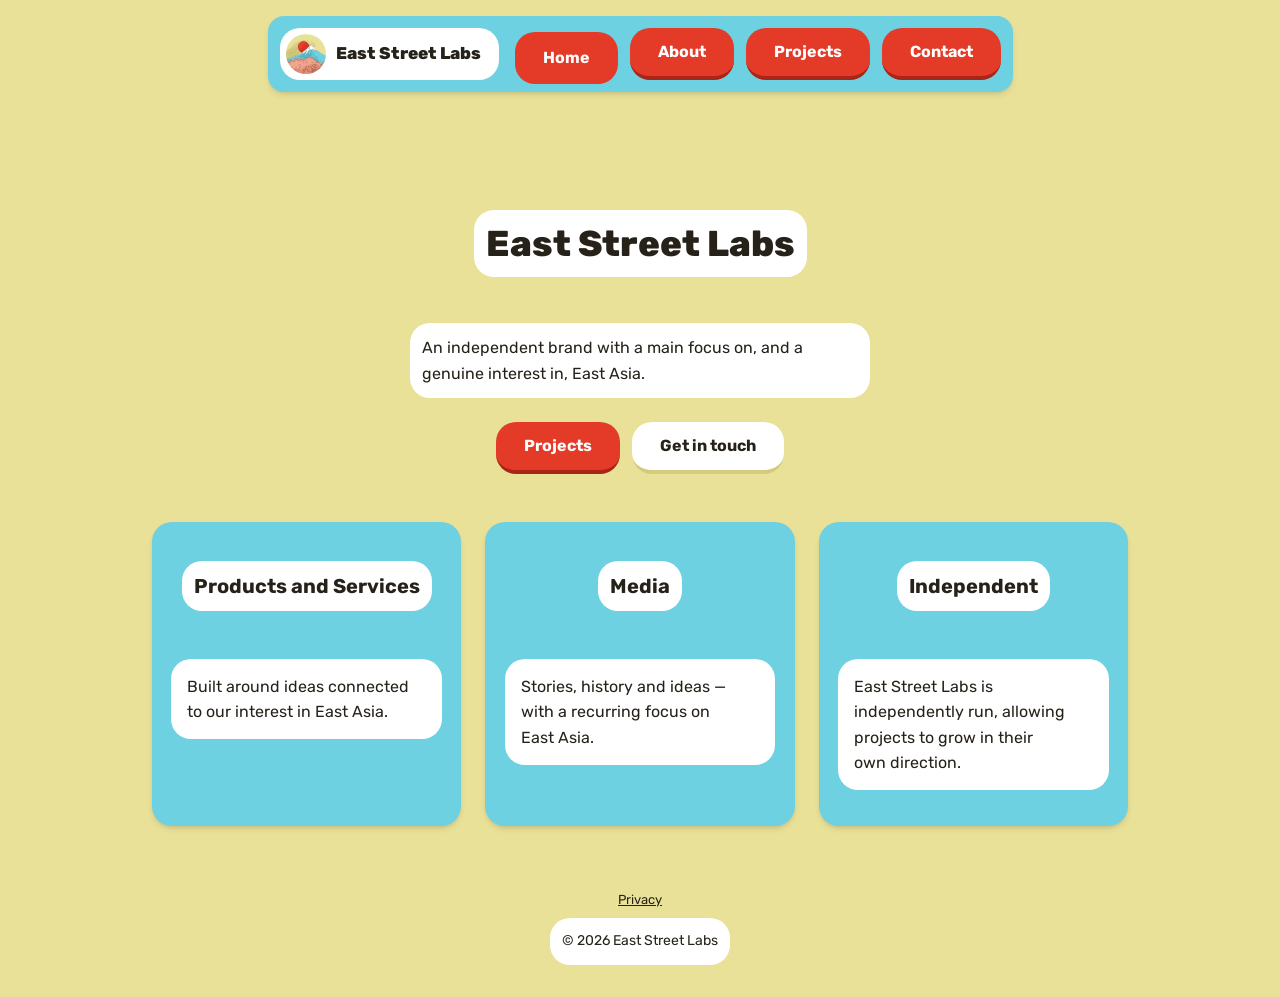
==== docs/index.html @ d6b239cc "changed direction" ====
<!DOCTYPE html>
<html lang="en">
<head>
    <meta charset="UTF-8">
    <meta name="viewport" content="width=device-width, initial-scale=1.0">
    <title>East Street Labs</title>
    <link rel="icon" href="assets/favicon.ico" sizes="any">
    <link rel="icon" href="assets/favicon-32.png" type="image/png" sizes="32x32">
    <link rel="icon" href="assets/favicon-180.png" type="image/png" sizes="180x180">
    <link rel="apple-touch-icon" href="assets/apple-touch-icon.png">
    <link rel="preload" href="assets/fonts/rubik-latin.woff2" as="font" type="font/woff2" crossorigin>
    <link rel="stylesheet" href="styles.css">
</head>
<body>

    <nav class="main-menu" aria-label="Main navigation">
        <a class="brand" href="#/home">
            <span class="logo-wrap">
                <img src="assets/logo.png" alt="East Street Labs logo — Mount Fuji with a red sun and cherry blossoms">
                <span class="logo-popup" aria-hidden="true">
                    <img src="assets/logo-large.png" alt="">
                </span>
            </span>
            <span>East Street Labs</span>
        </a>
        <a class="btn" href="#/home" data-link="home">Home</a>
        <a class="btn" href="#/about" data-link="about">About</a>
        <a class="btn" href="#/projects" data-link="projects">Projects</a>
        <a class="btn" href="#/contact" data-link="contact">Contact</a>
    </nav>

    <main>

        <!-- ===== Home ===== -->
        <section data-route="home">
            <div class="hero">
                <h1>East Street Labs</h1>
                <p>An independent brand with a main focus on, and a genuine interest in, East Asia.
</p>
                <div class="btn-row">
                    <a class="btn" href="#/projects">Projects</a>
                    <a class="btn btn-secondary" href="#/contact">Get in touch</a>
                </div>
            </div>

            <div class="card-grid">
    <div class="card">
        <h3>Products and Services</h3>
        <p>Built around ideas connected to our interest in East Asia.</p>
    </div>

    <div class="card">
        <h3>Media</h3>
        <p>Stories, history and ideas — with a recurring focus on East Asia.</p>
    </div>

    <div class="card">
        <h3>Independent</h3>
        <p>East Street Labs is independently run, allowing projects to grow in their own direction.</p>
    </div>
</div>
            </div>
        </section>

        <!-- ===== About =====  -->
        <section data-route="about" hidden>
            <h1>About</h1>

<p>East Street Labs is an independent brand run by Max.</p>



<div class="card">
    <h3>Why East Street Labs?</h3>
    <p>
It brings together the things we build, publish and explore — from digital products
to media, with a particular interest in East Asia.
</p>
</div>
<div class="card-grid">
    <div class="card">
        <h3>Curiosity</h3>
        <p>Projects usually begin with something we want to understand, explore or improve.</p>
    </div>

    <div class="card">
        <h3>East Asia</h3>
        <p>Japan, the Korean Peninsula, Taiwan, China, Mongolia and the wider region are a recurring source of interest and fascination.</p>
    </div>

    <div class="card">
        <h3>Create & publish</h3>
        <p>Sometimes the result is a product. Sometimes it's a service. Sometimes it's a video. Sometimes it's something entirely new.</p>
 
    </div>
</div>
        </section>

        <!-- ===== Projects ===== -->
        <section data-route="projects" hidden>
            <h1>Projects</h1>
            <p >Products, services, media and more</p>

           <div class="card flex-column">
    <h3>Inputto</h3>
    <p>
        A language-learning tool for turning the East Asian languages you encounter in the real world into something you understand and remember.
    </p>
    <a class="btn btn-secondary middle" href="https://inputto.com" target="_blank">Visit Inputto</a>
</div>
<div class="card flex-column">
    <h3>YouTube</h3>
    <p>
        Where we present our videos exploring the history, cultures and relationships that have shaped East Asia.
    </p>
    <a class="btn btn-secondary middle" href="DIN-YOUTUBE-LÄNK" target="_blank">Watch on YouTube</a>
</div>
        </section>

        <!-- ===== Contact ===== -->
        <section data-route="contact" hidden>
            <h1>Contact</h1>
            <p >Have a question, an idea or some feedback?
</p>
<p> I'd be happy to hear it.</p>
            <div class="card form-card">
                <form id="contact-form" novalidate>
                    <div class="field">
                        <label for="contact-name">Name</label>
                        <input id="contact-name" name="name" type="text" autocomplete="name" required>
                    </div>
                    <div class="field">
                        <label for="contact-email">Email</label>
                        <input id="contact-email" name="email" type="email" autocomplete="email" required>
                    </div>
                    <div class="field">
                        <label for="contact-message">Message</label>
                        <textarea id="contact-message" name="message" rows="5" required></textarea>
                    </div>
                    <div class="field field-consent">
                        <!-- The link sits outside the label: clicking a link inside a
                             label would toggle the checkbox as well as navigate. -->
                        <label class="consent" for="contact-consent">
                            <input id="contact-consent" name="consent" type="checkbox" value="yes" required>
                            <span>I agree that my name, email and message are stored so that
                                East Street Labs can reply to me.</span>
                        </label>
                        <a class="consent-link" href="#/privacy">Read the privacy notice</a>
                    </div>

                    <!-- Spam honeypot: bots tick it, humans never see it -->
                    <input type="checkbox" name="botcheck" class="visually-hidden" tabindex="-1"
                        autocomplete="off" aria-hidden="true">

                    <button type="submit" class="btn-full">Send message</button>
                    <span id="contact-success" class="chip" role="status" hidden>Thanks! Your message has been sent.</span>
                    <span id="contact-error" class="chip chip-error" role="alert" hidden>Something went wrong.
                        Please try again, or email hello@eaststreetlabs.com directly.</span>
                </form>
            </div>
        </section>

        <!-- ===== Privacy ===== -->
        <section data-route="privacy" hidden>
            <h1>Privacy</h1>
            <p class="lead">What happens to what you type into the contact form</p>

            <div class="card legal">
                <h3>Who is responsible</h3>
                <p>East Street Labs is an independent brand run by Max. If you have any question
                    about your data, or want it deleted, email
                    <a href="mailto:hello@eaststreetlabs.com">hello@eaststreetlabs.com</a>.</p>

                <h3>What is collected</h3>
                <p>Only what you type into the contact form: your name, your email address and
                    your message. Nothing else is collected, and there is no account to create.</p>

                <h3>Why, and on what basis</h3>
                <p>Your details are used for one purpose — to read your message and reply to it.
                    The legal basis is your consent, given by ticking the box on the contact form.
                    You can withdraw it at any time by emailing the address above.</p>

                <h3>Who else sees it</h3>
                <p>The form is delivered by Web3Forms, which passes the message on to our inbox
                    and acts as our processor. From there the message is kept in our email
                    account. We store it rather than deleting it on a schedule, so if you want it
                    gone, just say so and we will erase it.</p>

                <h3>No tracking</h3>
                <p>This site sets no cookies, runs no analytics and embeds nothing from anyone
                    else. Fonts are served from this site rather than from Google, so no request
                    leaves your browser until you press send.</p>

                <h3>Your rights</h3>
                <p>You can ask for a copy of what is stored about you, ask for it to be corrected,
                    or ask for it to be erased. If you think your data is mishandled you can
                    complain to the Swedish authority IMY.</p>
            </div>
        </section>

    </main>

    <footer>
        <a class="footer-link" href="#/privacy">Privacy</a>
        <p>&copy; 2026 East Street Labs</p>
    </footer>

    <script src="app.js"></script>
</body>
</html>
---- docs/styles.css ----
/* ============================================================
   Rubik — self-hosted. Loading it from Google's CDN sends every
   visitor's IP to Google, which needs consent under GDPR; serving
   it ourselves removes the third party entirely.
   Variable weight 300–900. Italic is not shipped (nothing uses it).
   ============================================================ */

@font-face {
    font-family: "Rubik";
    font-style: normal;
    font-weight: 300 900;
    font-display: swap;
    src: url("assets/fonts/rubik-latin.woff2") format("woff2");
    unicode-range: U+0000-00FF, U+0131, U+0152-0153, U+02BB-02BC, U+02C6, U+02DA,
        U+02DC, U+0304, U+0308, U+0329, U+2000-206F, U+20AC, U+2122, U+2191,
        U+2193, U+2212, U+2215, U+FEFF, U+FFFD;
}

@font-face {
    font-family: "Rubik";
    font-style: normal;
    font-weight: 300 900;
    font-display: swap;
    src: url("assets/fonts/rubik-latin-ext.woff2") format("woff2");
    unicode-range: U+0100-02BA, U+02BD-02C5, U+02C7-02CC, U+02CE-02D7, U+02DD-02FF,
        U+0304, U+0308, U+0329, U+1D00-1DBF, U+1E00-1E9F, U+1EF2-1EFF, U+2020,
        U+20A0-20AB, U+20AD-20C0, U+2113, U+2C60-2C7F, U+A720-A7FF;
}

/* ============================================================
   East Street Labs — design tokens
   Same system as the Inputto design language ("full mint",
   white text pills, chunky 3D buttons). Every color below is
   sampled directly from the shiawase artwork (assets/logo.png):
   khaki sky, mountain blue, blossom salmon, sun red, snow white.
   Only the colors differ from the system.
   ============================================================ */

:root {
    /* Canvas & text */
    --background: #EAE198;            /* khaki sky — app canvas, not white */
    --foreground: #26221A;            /* warm near-black, like the ink outlines */

    /* Surfaces */
    --card: #6DD1E1;                  /* mountain blue — the surface step up from canvas */
    --popover: #FFFFFF;               /* dropdown panels stay white */

    /* Primary (chunky 3D buttons) */
    --primary: #E33B28;               /* sun red */
    --primary-foreground: #FFFFFF;
    --primary-shadow: #A82517;        /* darkened sun red — depth edge */

    /* Secondary (white button, tinted depth edge) */
    --secondary: #FFFFFF;
    --secondary-foreground: #26221A;
    --secondary-shadow: #D4CB7E;      /* olive brushstroke */

    /* Accent — the blossom side of the artwork */
    --accent: #F4A48C;                /* blossom salmon */
    --accent-foreground: #7C351F;     /* deep rust — dark end of the blossom family */

    /* Low emphasis */
    --muted: #F4EFC6;                 /* lightened khaki */
    --muted-foreground: #6B6650;

    /* Destructive */
    --destructive: #C22315;           /* deeper red, distinct from the sun primary */
    --destructive-foreground: #FFFFFF;
    --destructive-shadow: #8C1408;

    /* Lines & focus */
    --border: #D4CB7E;                /* olive brushstroke — subtle on khaki */
    --input: #6DD1E1;                 /* mountain blue — slightly more visible */
    --ring: #4FB5C9;                  /* deeper mountain blue */

    /* Shape & type */
    --radius: 1.25rem;
    --font-sans: "Rubik", "Hiragino Sans", "Yu Gothic", "Apple SD Gothic Neo",
        "Malgun Gothic", "PingFang SC", "Microsoft YaHei", "Segoe UI",
        -apple-system, BlinkMacSystemFont, sans-serif;

    --shadow-md: 0 4px 6px -1px rgb(0 0 0 / 0.10), 0 2px 4px -2px rgb(0 0 0 / 0.10);
}

/* ============================================================
   Base
   ============================================================ */

*,
*::before,
*::after {
    box-sizing: border-box;
}

/* The UA rule for [hidden] is display:none, but ANY author rule that sets
   display beats it (e.g. .chip further down). Restore it here so the hidden
   attribute keeps working everywhere. */
[hidden] {
    display: none !important;
}

body {
    margin: 0;
    /* Column flex + a growing <main> keeps the footer at the bottom of the
       viewport on short pages, and below the content on long ones. */
    display: flex;
    flex-direction: column;
    min-height: 100vh;
    background: var(--background);
    color: var(--foreground);
    font-family: var(--font-sans);
    line-height: 1.6;
}

main {
    flex: 1 0 auto;
    width: 100%;
    max-width: 64rem;
    margin: 0 auto;
    padding: 1.5rem 1.5rem 4rem;
}

/* Text sits in white pills — the core legibility mechanism.
   Headings and paragraphs never lie directly on a pink surface. */
h1, h2, h3, h4, h5, h6, p {
    background: #FFFFFF;
    padding: 0.75rem;
    border-radius: var(--radius);
    width: fit-content;

    margin-inline: auto;
    /* No lone word left on the last line */
    text-wrap: pretty;
}

p {

    width: fit-content;
    /* fit-content can only hug text that fits on one line — past that it
       expands to the full container. Capping the measure keeps the pill
       narrow and the line breaks even. */
    max-width: 46ch;
}

.flex-column {
    display: flex;
    flex-direction: column;
    width: 100%;
    align-items: center;
    gap: 1rem;
}

/* Headings are short enough that evening out the lines helps them.
   Paragraphs must NOT balance: balance shortens every line on purpose, while
   the pill keeps its full width, so the leftover shows up as empty white to
   the right of ranged-left text. Greedy wrapping fills each line instead, so
   the longest line ends up flush with the edge of the pill. */
h1, h2, h3, h4, h5, h6 {
    text-wrap: balance;
}

h1 { font-size: 2.25rem; line-height: 1.2; font-weight: 800; }
h2 { font-size: 1.75rem; line-height: 1.25; font-weight: 700; }
h3 { font-size: 1.25rem; line-height: 1.3; font-weight: 700; }

/* ============================================================
   Buttons — the signature chunky 3D press mechanic.
   A raw <button> gets the full primary look by default.
   ============================================================ */

button,
.btn {
    display: inline-flex;
    align-items: center;
    justify-content: center;
    gap: 0.5rem;
    height: 3.25rem;
    padding: 0 1.75rem;
    background: var(--primary);
    color: var(--primary-foreground);
    font-family: inherit;
    font-size: 1rem;
    font-weight: 700;
    text-decoration: none;
    border: 0;
    border-bottom: 4px solid var(--primary-shadow);
    border-radius: var(--radius);
    cursor: pointer;
    user-select: none;
    transition: transform 60ms ease, border-bottom-width 60ms ease;
    margin-inline: auto;
}

button:active,
.btn:active,
.btn.active {
    transform: translateY(4px);
    border-bottom-width: 0;
}

button:focus-visible,
.btn:focus-visible,
input:focus-visible,
textarea:focus-visible {
    outline: 3px solid var(--ring);
    outline-offset: 2px;
}

/* Secondary — white fill, pink depth edge */
.btn-secondary {
    background: var(--secondary);
    color: var(--secondary-foreground);
    border-bottom-color: var(--secondary-shadow);
}

/* Outline — flat, bordered, no press effect */
.btn-outline {
    background: transparent;
    color: var(--foreground);
    border: 2px solid var(--border);
    font-weight: 500;
}

.btn-outline:active {
    transform: none;
}

/* Destructive — same mechanic, red */
.btn-destructive {
    background: var(--destructive);
    color: var(--destructive-foreground);
    border-bottom-color: var(--destructive-shadow);
}

.btn-full {
    width: 100%;
}

/* ============================================================
   Navigation — floating pink pill, centered, primary buttons
   ============================================================ */

.main-menu {
    position: sticky;
    top: 1rem;
    z-index: 10;
    display: flex;
    flex-wrap: wrap;
    justify-content: center;
    gap: 0.75rem;
    width: fit-content;
    margin: 1rem auto 1.5rem;
    padding: 0.75rem;
    background: var(--card);
    border-radius: 1rem;
    box-shadow: var(--shadow-md);
}

/* Brand — round logo badge + wordmark in a white pill */
.brand {
    display: inline-flex;
    align-items: center;
    gap: 0.625rem;
    background: #FFFFFF;
    color: var(--foreground);
    text-decoration: none;
    font-weight: 800;
    font-size: 1.0625rem;
    white-space: nowrap;
    border-radius: var(--radius);
    padding: 0.375rem 1.125rem 0.375rem 0.375rem;
    margin-right: 0.25rem;
}

.brand .logo-wrap > img {
    display: block;
    width: 2.5rem;
    height: 2.5rem;
    border-radius: 9999px;
    object-fit: cover;
    object-position: 52% 50%;
}

/* Hover popup — full artwork in a white popover panel */
.logo-wrap {
    position: relative;
    display: inline-block;
}

.logo-popup {
    position: absolute;
    top: calc(100% + 0.875rem);
    left: -0.375rem;
    display: block;
    width: min(24rem, 80vw);
    padding: 0.5rem;
    background: var(--popover);
    border: 1px solid var(--border);
    border-radius: var(--radius);
    box-shadow: 0 12px 28px -6px rgb(0 0 0 / 0.25);
    opacity: 0;
    visibility: hidden;
    transform: translateY(6px) scale(0.97);
    transform-origin: top left;
    transition: opacity 150ms ease, transform 150ms ease, visibility 150ms;
    pointer-events: none;
    z-index: 20;
}

.logo-popup img {
    display: block;
    width: 100%;
    border-radius: calc(var(--radius) - 0.5rem);
}

.logo-wrap:hover .logo-popup,
.brand:focus-visible .logo-popup {
    opacity: 1;
    visibility: visible;
    transform: none;
}

/* ============================================================
   Cards — darker pink surface, big radius, shadow, no border
   ============================================================ */

.card {
    background: var(--card);
    border-radius: var(--radius);
    box-shadow: var(--shadow-md);
    padding: 1.2rem;
    margin-bottom: 1.5rem;
}

.card-grid {
    display: grid;
    grid-template-columns: repeat(auto-fit, minmax(15rem, 1fr));
    gap: 1.5rem;
    margin-top: 2rem;
}

.card-grid .card {
    margin-bottom: 0;
    display: flex;
    flex-direction: column;
    gap: 0.75rem;
}

/* Paragraphs stretch to fill the card, so text blocks line up across a row */
/* The pill fills the card rather than shrink-wrapping the text. A shrink-wrapped
   box lands on some arbitrary width between the longest and shortest line, which
   is what made the ragged edge obvious. At full width it reads as a deliberate
   panel and the ragged edge reads as ordinary text. */
.card-grid .card p {
    align-self: stretch;
    width: auto;
    max-width: none;
    margin-inline: 0;
    padding: 0.9rem 1rem;
}

.card-grid .card .btn {
    margin-top: auto;
}

/* Icon chips — icons sit in small round accent circles */
.icon-chip {
    display: flex;
    align-items: center;
    justify-content: center;
    width: 3rem;
    height: 3rem;
    border-radius: 9999px;
    background: var(--accent);
    color: var(--accent-foreground);
    font-size: 1.5rem;
    margin-bottom: 0.75rem;
}

/* ============================================================
   Hero
   ============================================================ */

.hero {
    display: flex;
    flex-direction: column;
    align-items: center;
    text-align: center;
    padding: 2.5rem 0 1rem;
}

/* The hero pill is centred on the page, but its text is ranged left like
   every other paragraph — .hero's text-align would otherwise centre it. */
.hero p {
    text-align: left;
}

.hero h1,
.hero p {
    margin-left: auto;
    margin-right: auto;
}

.lead {
    font-size: 1.125rem;
    max-width: 36rem;
}

.btn-row {
    display: flex;
    flex-wrap: wrap;
    justify-content: center;
    gap: 0.75rem;
    margin-top: 0.5rem;
}

/* ============================================================
   Forms — inside a card, white inputs, full-width submit
   ============================================================ */

.form-card {
    max-width: 28rem;
    margin-inline: auto;
}

.field {
    margin-bottom: 1rem;
}

.field label {
    display: block;
    font-size: 0.875rem;
    font-weight: 500;
    color: var(--foreground);
    margin-bottom: 0.375rem;
}

input,
textarea {
    width: 100%;
    background: #FFFFFF !important;
    color: var(--foreground);
    font-family: inherit;
    font-size: 1rem;
    border: 1px solid var(--input);
    border-radius: calc(var(--radius) - 0.5rem);
    padding: 0.75rem 1rem;
    resize: vertical;
}

/* Checkboxes must escape the full-width rule above */
input[type="checkbox"] {
    width: auto;
    flex: none;
    margin: 0.2rem 0 0;
    padding: 0;
    accent-color: var(--primary);
}

.field-consent {
    margin-bottom: 1.25rem;
}

.consent {
    display: flex;
    align-items: flex-start;
    gap: 0.625rem;
    font-size: 0.875rem;
    line-height: 1.45;
    cursor: pointer;
}

.consent-link,
.footer-link {
    display: inline-block;
    font-size: 0.8125rem;
    color: var(--foreground);
}

.consent-link {
    margin: 0.5rem 0 0 1.75rem;
}

/* Legal copy is long-form: ranged left and narrower than the pills elsewhere,
   because centred text is hard to read past a couple of lines. */
.legal p {
    text-align: left;
    text-wrap: pretty;
    max-width: 60ch;
    margin-inline: 0;
}

.legal h3 {
    margin-inline: 0;
    margin-top: 1.5rem;
}

.legal h3:first-child {
    margin-top: 0;
}

/* Success feedback — small inline accent chip */
.chip {
    /* block + fit-content, not inline-block: auto margins only centre
       block-level boxes, and fit-content keeps the pill hugging the text */
    display: block;
    width: fit-content;
    background: var(--primary);
    color: white;
    font-size: 0.875rem;
    margin-inline: auto;
    font-weight: 500;
    border-radius: 0.75rem;
    padding: 0.375rem 0.75rem;
    margin-top: 1rem;
}

/* Failure feedback — same chip, red */
.chip-error {
    background: var(--destructive);
    color: var(--destructive-foreground);
}

button[disabled] {
    opacity: 0.65;
    cursor: progress;
}

button[disabled]:active {
    transform: none;
    border-bottom-width: 4px;
}

/* Off-screen but still in the DOM — for the spam honeypot */
.visually-hidden {
    position: absolute;
    width: 1px;
    height: 1px;
    margin: -1px;
    padding: 0;
    overflow: hidden;
    clip-path: inset(50%);
    white-space: nowrap;
    border: 0;
}

/* ============================================================
   Footer
   ============================================================ */

footer {
    display: flex;
    flex-direction: column;
    align-items: center;
    gap: 0.5rem;
    padding: 0 1.5rem 2rem;
}

footer p {
    font-size: 0.875rem;
    margin: 0;
}
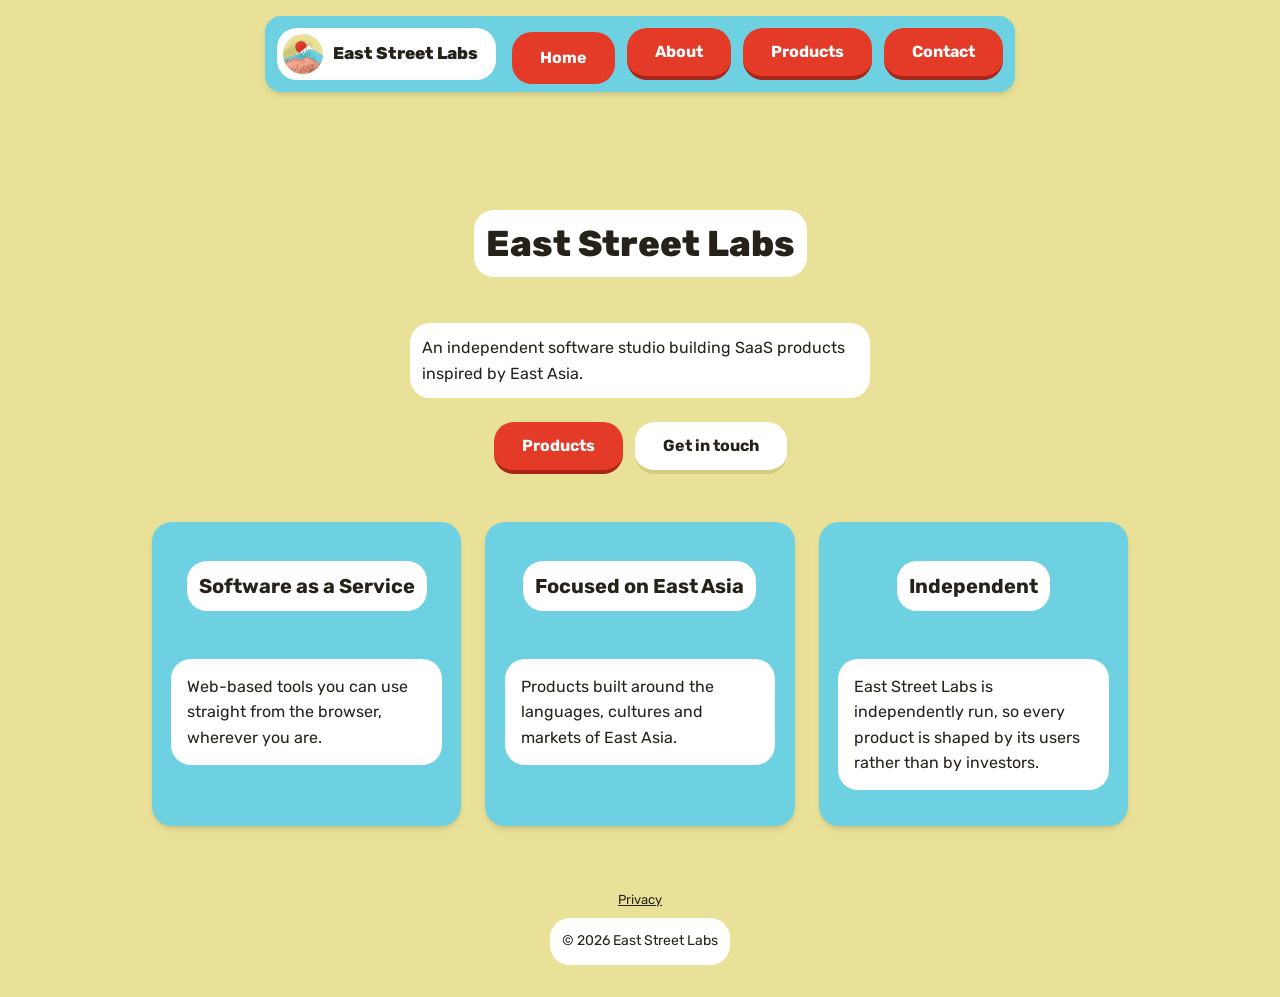
==== commit c8e8d452: "Remove YouTube channel and reposition site as SaaS studio Drop the YouTube project card and media re" ====
--- a/docs/index.html
+++ b/docs/index.html
@@ -25,7 +25,7 @@
         </a>
         <a class="btn" href="#/home" data-link="home">Home</a>
         <a class="btn" href="#/about" data-link="about">About</a>
-        <a class="btn" href="#/projects" data-link="projects">Projects</a>
+        <a class="btn" href="#/projects" data-link="projects">Products</a>
         <a class="btn" href="#/contact" data-link="contact">Contact</a>
     </nav>
 
@@ -35,28 +35,28 @@
         <section data-route="home">
             <div class="hero">
                 <h1>East Street Labs</h1>
-                <p>An independent brand with a main focus on, and a genuine interest in, East Asia.
+                <p>An independent software studio building SaaS products inspired by East Asia.
 </p>
                 <div class="btn-row">
-                    <a class="btn" href="#/projects">Projects</a>
+                    <a class="btn" href="#/projects">Products</a>
                     <a class="btn btn-secondary" href="#/contact">Get in touch</a>
                 </div>
             </div>
 
             <div class="card-grid">
     <div class="card">
-        <h3>Products and Services</h3>
-        <p>Built around ideas connected to our interest in East Asia.</p>
-    </div>
-
-    <div class="card">
-        <h3>Media</h3>
-        <p>Stories, history and ideas — with a recurring focus on East Asia.</p>
+        <h3>Software as a Service</h3>
+        <p>Web-based tools you can use straight from the browser, wherever you are.</p>
+    </div>
+
+    <div class="card">
+        <h3>Focused on East Asia</h3>
+        <p>Products built around the languages, cultures and markets of East Asia.</p>
     </div>
 
     <div class="card">
         <h3>Independent</h3>
-        <p>East Street Labs is independently run, allowing projects to grow in their own direction.</p>
+        <p>East Street Labs is independently run, so every product is shaped by its users rather than by investors.</p>
     </div>
 </div>
             </div>
@@ -73,33 +73,32 @@
 <div class="card">
     <h3>Why East Street Labs?</h3>
     <p>
-It brings together the things we build, publish and explore — from digital products
-to media, with a particular interest in East Asia.
+It is the home of the software we build: focused SaaS products that solve real problems,
+with a particular interest in East Asia.
 </p>
 </div>
 <div class="card-grid">
     <div class="card">
-        <h3>Curiosity</h3>
-        <p>Projects usually begin with something we want to understand, explore or improve.</p>
+        <h3>Solve real problems</h3>
+        <p>Every product starts with a concrete problem we want to solve, for ourselves and for others.</p>
     </div>
 
     <div class="card">
         <h3>East Asia</h3>
-        <p>Japan, the Korean Peninsula, Taiwan, China, Mongolia and the wider region are a recurring source of interest and fascination.</p>
-    </div>
-
-    <div class="card">
-        <h3>Create & publish</h3>
-        <p>Sometimes the result is a product. Sometimes it's a service. Sometimes it's a video. Sometimes it's something entirely new.</p>
- 
+        <p>Japan, the Korean Peninsula, Taiwan, China, Mongolia and the wider region inspire what we build.</p>
+    </div>
+
+    <div class="card">
+        <h3>Build & improve</h3>
+        <p>We ship early, listen to feedback and keep improving our products over time.</p>
     </div>
 </div>
         </section>
 
         <!-- ===== Projects ===== -->
         <section data-route="projects" hidden>
-            <h1>Projects</h1>
-            <p >Products, services, media and more</p>
+            <h1>Products</h1>
+            <p >The SaaS products we build and run</p>
 
            <div class="card flex-column">
     <h3>Inputto</h3>
@@ -107,15 +106,7 @@
         A language-learning tool for turning the East Asian languages you encounter in the real world into something you understand and remember.
     </p>
     <a class="btn btn-secondary middle" href="https://inputto.com" target="_blank">Visit Inputto</a>
-</div>
-<div class="card flex-column">
-    <h3>YouTube</h3>
-    <p>
-        Where we present our videos exploring the history, cultures and relationships that have shaped East Asia.
-    </p>
-    <a class="btn btn-secondary middle" href="DIN-YOUTUBE-LÄNK" target="_blank">Watch on YouTube</a>
-</div>
-        </section>
+</div>        </section>
 
         <!-- ===== Contact ===== -->
         <section data-route="contact" hidden>
--- a/docs/styles.css
+++ b/docs/styles.css
@@ -560,3 +560,90 @@
     font-size: 0.875rem;
     margin: 0;
 }
+
+/* ============================================================
+   Responsive
+   Breakpoints sit where the content stops fitting, not at device
+   widths. Layout only — nothing here changes what the page does.
+   ============================================================ */
+
+/* Three cards side by side become too narrow to read long before the
+   container runs out of room, so drop to two. */
+@media (max-width: 56rem) {
+    .card-grid {
+        grid-template-columns: repeat(2, 1fr);
+    }
+}
+
+@media (max-width: 34rem) {
+    main {
+        padding: 1rem 1rem 3rem;
+    }
+
+    /* The menu is sticky, so every pixel it occupies is a pixel of the
+       viewport permanently spent. Shrinking the buttons takes it from
+       three wrapped rows down to two. */
+    .main-menu {
+        top: 0.5rem;
+        gap: 0.4rem;
+        width: auto;
+        max-width: calc(100% - 1rem);
+        margin: 0.5rem auto 1rem;
+        padding: 0.5rem;
+    }
+
+    .main-menu .btn {
+        height: 2.5rem;
+        padding: 0 0.7rem;
+        font-size: 0.8125rem;
+    }
+
+    .brand {
+        font-size: 0.9375rem;
+        padding: 0.25rem 0.75rem 0.25rem 0.25rem;
+        margin-right: 0;
+    }
+
+    .brand .logo-wrap > img {
+        width: 2rem;
+        height: 2rem;
+    }
+
+    h1 { font-size: 1.75rem; }
+    h2 { font-size: 1.375rem; }
+    h3 { font-size: 1.125rem; }
+
+    .hero {
+        padding: 1.25rem 0 0.5rem;
+    }
+
+    /* One column: two cards side by side leave ~140px each, which is
+       narrower than the text needs. */
+    .card-grid {
+        grid-template-columns: 1fr;
+        gap: 1rem;
+        margin-top: 1.5rem;
+    }
+
+    .card {
+        padding: 1rem;
+    }
+
+    .card-grid .card p {
+        padding: 0.75rem 0.8rem;
+    }
+
+    /* Full width, so the pair stacks evenly instead of leaving one
+       button stranded on a row of its own. */
+    .btn-row {
+        width: 100%;
+    }
+
+    .btn-row .btn {
+        flex: 1 1 100%;
+    }
+
+    footer {
+        padding: 0 1rem 1.5rem;
+    }
+}
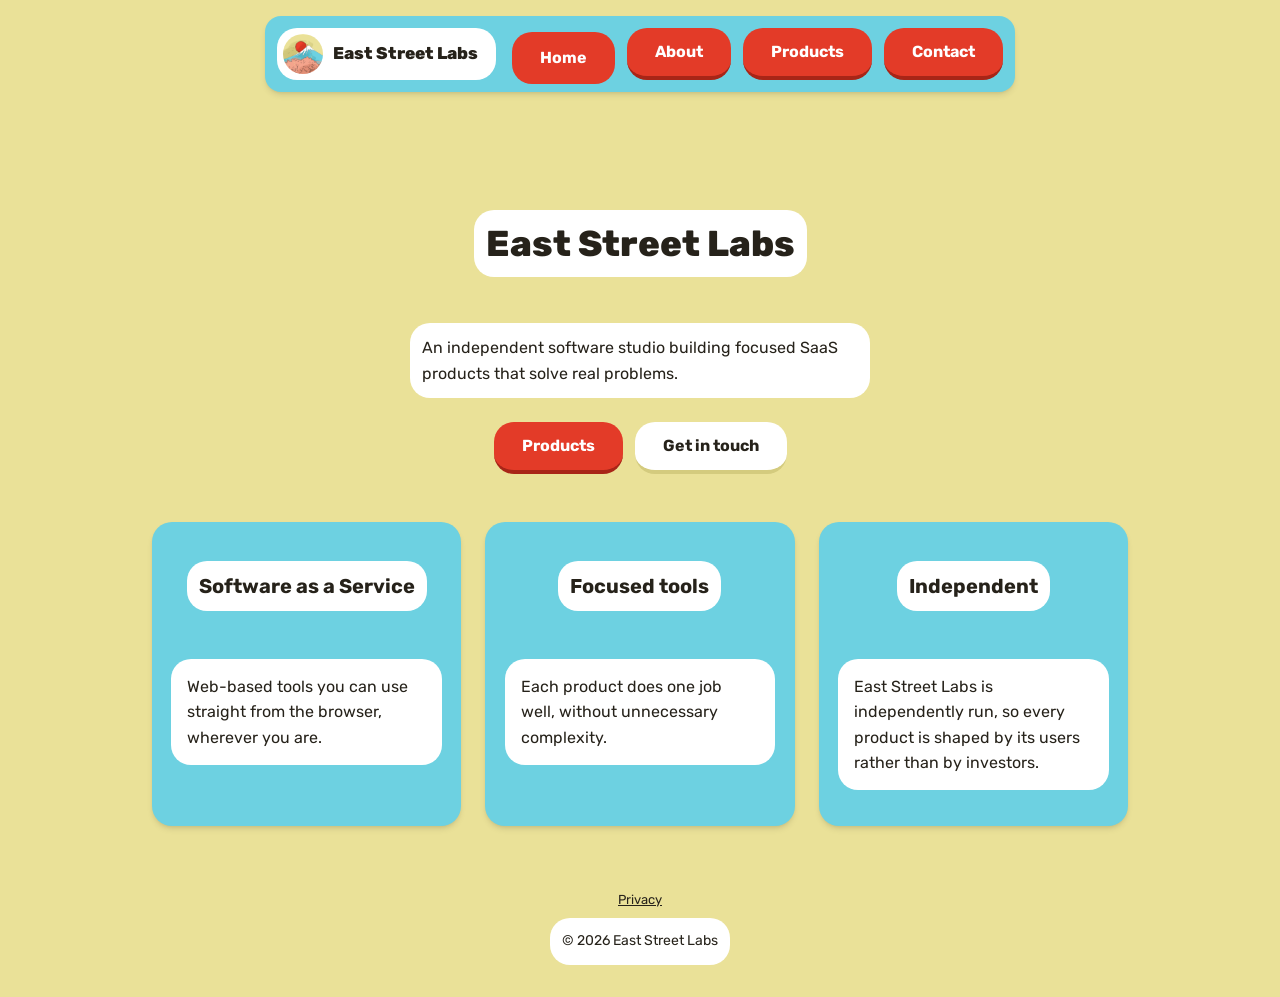
==== commit 3e3dae7d: "Reframe copy as general SaaS studio Products are no longer described as East Asia-focused. East Asia" ====
--- a/docs/index.html
+++ b/docs/index.html
@@ -35,7 +35,7 @@
         <section data-route="home">
             <div class="hero">
                 <h1>East Street Labs</h1>
-                <p>An independent software studio building SaaS products inspired by East Asia.
+                <p>An independent software studio building focused SaaS products that solve real problems.
 </p>
                 <div class="btn-row">
                     <a class="btn" href="#/projects">Products</a>
@@ -50,8 +50,8 @@
     </div>
 
     <div class="card">
-        <h3>Focused on East Asia</h3>
-        <p>Products built around the languages, cultures and markets of East Asia.</p>
+        <h3>Focused tools</h3>
+        <p>Each product does one job well, without unnecessary complexity.</p>
     </div>
 
     <div class="card">
@@ -73,8 +73,9 @@
 <div class="card">
     <h3>Why East Street Labs?</h3>
     <p>
-It is the home of the software we build: focused SaaS products that solve real problems,
-with a particular interest in East Asia.
+Max has long been fascinated by East Asia, and that interest is what gave the brand its
+name and its look. Today it is the home of the software we build: focused SaaS products
+that solve real problems, for anyone, anywhere.
 </p>
 </div>
 <div class="card-grid">
@@ -84,8 +85,8 @@
     </div>
 
     <div class="card">
-        <h3>East Asia</h3>
-        <p>Japan, the Korean Peninsula, Taiwan, China, Mongolia and the wider region inspire what we build.</p>
+        <h3>Inspired by East Asia</h3>
+        <p>The founder's love of Japan, the Korean Peninsula, Taiwan, China, Mongolia and the wider region is where the brand began.</p>
     </div>
 
     <div class="card">
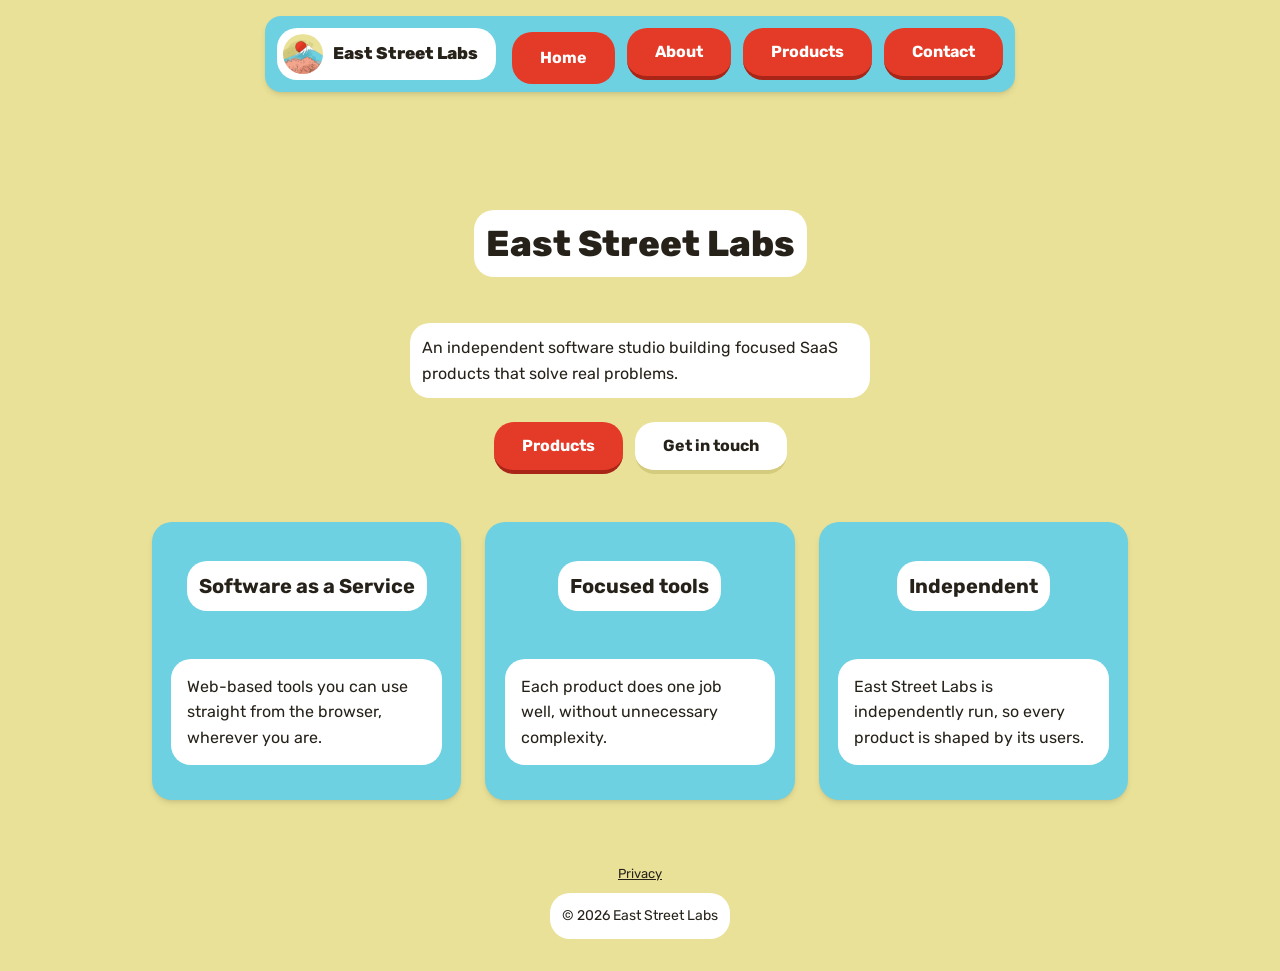
==== commit 624c47be: "Shorten independence line on home page Co-Authored-By: Claude Opus 5.5 <noreply@anthropic.com>" ====
--- a/docs/index.html
+++ b/docs/index.html
@@ -56,7 +56,7 @@
 
     <div class="card">
         <h3>Independent</h3>
-        <p>East Street Labs is independently run, so every product is shaped by its users rather than by investors.</p>
+        <p>East Street Labs is independently run, so every product is shaped by its users.</p>
     </div>
 </div>
             </div>
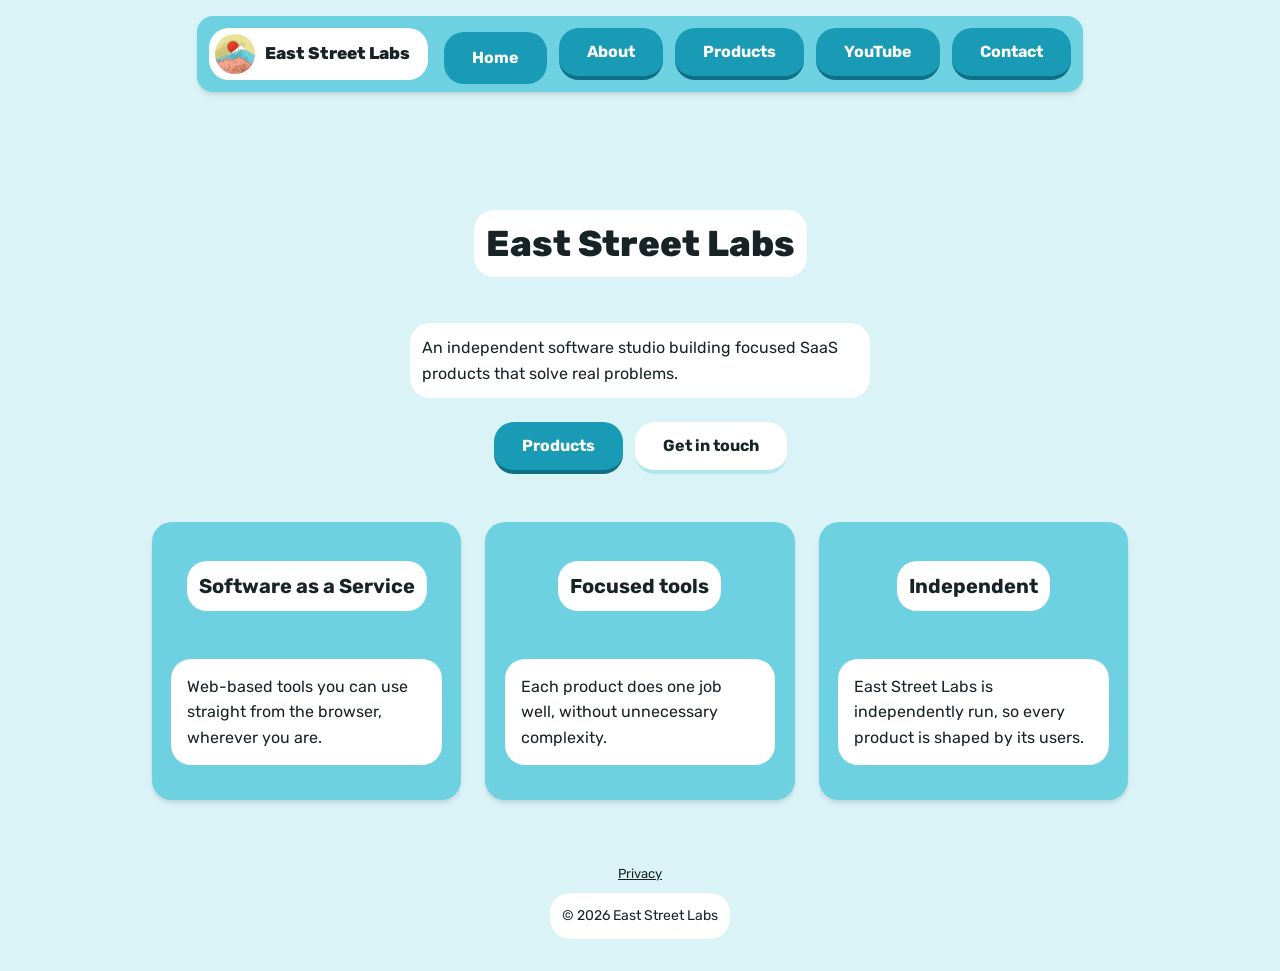
==== commit 61aa0487: "Add YouTube page with a map of East Asia A new YouTube tab shows a map locked to East Asia where eve" ====
--- a/docs/index.html
+++ b/docs/index.html
@@ -26,6 +26,7 @@
         <a class="btn" href="#/home" data-link="home">Home</a>
         <a class="btn" href="#/about" data-link="about">About</a>
         <a class="btn" href="#/projects" data-link="projects">Products</a>
+        <a class="btn" href="#/youtube" data-link="youtube">YouTube</a>
         <a class="btn" href="#/contact" data-link="contact">Contact</a>
     </nav>
 
@@ -73,7 +74,7 @@
 <div class="card">
     <h3>Why East Street Labs?</h3>
     <p>
-Max has long been fascinated by East Asia, and that interest is what gave the brand its
+A long fascination with East Asia is what gave the brand its
 name and its look. Today it is the home of the software we build: focused SaaS products
 that solve real problems, for anyone, anywhere.
 </p>
@@ -85,8 +86,8 @@
     </div>
 
     <div class="card">
-        <h3>Inspired by East Asia</h3>
-        <p>The founder's love of Japan, the Korean Peninsula, Taiwan, China, Mongolia and the wider region is where the brand began.</p>
+        <h3>Simple by design</h3>
+        <p>Clean, easy-to-use products that let you get things done without a learning curve.</p>
     </div>
 
     <div class="card">
@@ -104,10 +105,25 @@
            <div class="card flex-column">
     <h3>Inputto</h3>
     <p>
-        A language-learning tool for turning the East Asian languages you encounter in the real world into something you understand and remember.
+        A language-learning tool for East Asian languages. Capture the text you come across in real life, then practice and remember it.
     </p>
     <a class="btn btn-secondary middle" href="https://inputto.com" target="_blank">Visit Inputto</a>
 </div>        </section>
+
+        <!-- ===== YouTube ===== -->
+        <!-- Map and list are filled by youtube.js from videos.json -->
+        <section data-route="youtube" hidden>
+            <h1>YouTube</h1>
+            <p>Videos from across East Asia, each pinned to the place where it happens.</p>
+
+            <div class="card map-card">
+                <div id="video-map" class="video-map" role="region" aria-label="Map of videos"></div>
+                <span id="video-map-status" class="chip" role="status">Loading map…</span>
+            </div>
+
+            <span id="video-empty" class="chip" hidden>The first videos are on their way.</span>
+            <ul id="video-list" class="video-list" hidden></ul>
+        </section>
 
         <!-- ===== Contact ===== -->
         <section data-route="contact" hidden>
@@ -179,9 +195,17 @@
                     gone, just say so and we will erase it.</p>
 
                 <h3>No tracking</h3>
-                <p>This site sets no cookies, runs no analytics and embeds nothing from anyone
-                    else. Fonts are served from this site rather than from Google, so no request
-                    leaves your browser until you press send.</p>
+                <p>This site sets no cookies and runs no analytics. Fonts are served from this
+                    site rather than from Google, so on every page except one, no request leaves
+                    your browser until you press send.</p>
+
+                <h3>The YouTube page</h3>
+                <p>The YouTube page is the one exception. When you open it, the map is loaded
+                    from OpenFreeMap and the video thumbnails from YouTube, so your browser
+                    contacts their servers and they see your IP address. A YouTube video player
+                    is only loaded when you press play, using YouTube's privacy-enhanced mode;
+                    from then on YouTube's own privacy policy applies. None of this happens on
+                    any other page.</p>
 
                 <h3>Your rights</h3>
                 <p>You can ask for a copy of what is stored about you, ask for it to be corrected,
@@ -198,5 +222,6 @@
     </footer>
 
     <script src="app.js"></script>
+    <script type="module" src="youtube.js"></script>
 </body>
 </html>
--- a/docs/styles.css
+++ b/docs/styles.css
@@ -29,49 +29,50 @@
 
 /* ============================================================
    East Street Labs — design tokens
-   Same system as the Inputto design language ("full mint",
-   white text pills, chunky 3D buttons). Every color below is
-   sampled directly from the shiawase artwork (assets/logo.png):
-   khaki sky, mountain blue, blossom salmon, sun red, snow white.
-   Only the colors differ from the system.
+   Same system as the Inputto design language (white text pills,
+   chunky 3D buttons), with Inputto's emerald scale swapped step
+   for step for a scale built around the mountain blue sampled
+   from the artwork (assets/logo.png). That blue is the 300 step;
+   the other steps are lighter and darker shades of the same hue.
+   Only the hue differs from Inputto.
    ============================================================ */
 
 :root {
     /* Canvas & text */
-    --background: #EAE198;            /* khaki sky — app canvas, not white */
-    --foreground: #26221A;            /* warm near-black, like the ink outlines */
+    --background: #D9F3F7;            /* 100 — app canvas, not white */
+    --foreground: #182326;            /* near-black with a hint of the blue */
 
     /* Surfaces */
-    --card: #6DD1E1;                  /* mountain blue — the surface step up from canvas */
+    --card: #6DD1E1;                  /* 300 — mountain blue, the surface step up from canvas */
     --popover: #FFFFFF;               /* dropdown panels stay white */
 
     /* Primary (chunky 3D buttons) */
-    --primary: #E33B28;               /* sun red */
+    --primary: #1A9BB5;               /* 500 */
     --primary-foreground: #FFFFFF;
-    --primary-shadow: #A82517;        /* darkened sun red — depth edge */
+    --primary-shadow: #0F6F85;        /* 700 — depth edge */
 
     /* Secondary (white button, tinted depth edge) */
     --secondary: #FFFFFF;
-    --secondary-foreground: #26221A;
-    --secondary-shadow: #D4CB7E;      /* olive brushstroke */
-
-    /* Accent — the blossom side of the artwork */
-    --accent: #F4A48C;                /* blossom salmon */
-    --accent-foreground: #7C351F;     /* deep rust — dark end of the blossom family */
+    --secondary-foreground: #182326;
+    --secondary-shadow: #B0E6EE;      /* 200 */
+
+    /* Accent */
+    --accent: #B0E6EE;                /* 200 */
+    --accent-foreground: #134B5A;     /* 900 */
 
     /* Low emphasis */
-    --muted: #F4EFC6;                 /* lightened khaki */
-    --muted-foreground: #6B6650;
+    --muted: #EEFAFC;                 /* 50 */
+    --muted-foreground: #55656A;
 
     /* Destructive */
-    --destructive: #C22315;           /* deeper red, distinct from the sun primary */
+    --destructive: #EF4444;           /* red-500 */
     --destructive-foreground: #FFFFFF;
-    --destructive-shadow: #8C1408;
+    --destructive-shadow: #B91C1C;    /* red-700 */
 
     /* Lines & focus */
-    --border: #D4CB7E;                /* olive brushstroke — subtle on khaki */
-    --input: #6DD1E1;                 /* mountain blue — slightly more visible */
-    --ring: #4FB5C9;                  /* deeper mountain blue */
+    --border: #B0E6EE;                /* 200 — subtle on the canvas */
+    --input: #6DD1E1;                 /* 300 — slightly more visible */
+    --ring: #4FB5C9;                  /* 400 */
 
     /* Shape & type */
     --radius: 1.25rem;
@@ -545,6 +546,266 @@
 }
 
 /* ============================================================
+   YouTube map
+   The map's own controls and popups use MapLibre's look, which is
+   close to an embedded Google map. Everything inside the map is
+   shielded from the site-wide button and text-pill rules above.
+   ============================================================ */
+
+.map-card {
+    padding: 0.5rem;
+}
+
+.video-map {
+    position: relative;
+    height: min(34rem, 70vh);
+    border-radius: calc(var(--radius) - 0.5rem);
+    overflow: hidden;
+    background: #B0E6EE; /* the map's sea colour (THEME.sea), shown while tiles load */
+    font-family: var(--font-sans);
+}
+
+/* Undo the chunky 3D button rule for every button inside the map.
+   MapLibre's stylesheet loads later, so its own control rules still win. */
+.video-map button {
+    height: auto;
+    padding: 0;
+    margin: 0;
+    color: inherit;
+    font-weight: inherit;
+    border: 0;
+    border-radius: 0;
+    background: transparent;
+    transition: none;
+}
+
+.video-map button:active {
+    transform: none;
+}
+
+.map-card .chip {
+    margin-bottom: 0.5rem;
+}
+
+/* Popup — white card like a Google info window. Above the corner
+   controls, so its close button can never end up underneath them. */
+.video-map .maplibregl-popup {
+    z-index: 3;
+}
+
+.video-map .maplibregl-popup-content {
+    padding: 0;
+    border-radius: 0.75rem;
+    overflow: hidden;
+    box-shadow: 0 2px 7px 1px rgb(0 0 0 / 0.3);
+}
+
+.video-map .maplibregl-popup-close-button {
+    top: 0.25rem;
+    right: 0.25rem;
+    width: 1.75rem;
+    height: 1.75rem;
+    font-size: 1.25rem;
+    line-height: 1;
+    color: #FFFFFF;
+    background: rgb(0 0 0 / 0.55);
+    border-radius: 50%;
+    z-index: 1;
+}
+
+.video-map .maplibregl-popup-close-button:hover {
+    background: rgb(0 0 0 / 0.75);
+}
+
+.video-popup {
+    width: 17rem;
+    max-width: 100%;
+    padding-bottom: 0.75rem;
+    color: var(--foreground);
+    line-height: 1.4;
+}
+
+.video-popup-media {
+    position: relative;
+    aspect-ratio: 16 / 9;
+    background: #000000;
+}
+
+.video-popup-media iframe,
+.video-popup-play,
+.video-popup-play img {
+    display: block;
+    width: 100%;
+    height: 100%;
+    border: 0;
+}
+
+.video-popup-play {
+    cursor: pointer;
+}
+
+.video-popup-play img {
+    object-fit: cover;
+}
+
+/* Red rounded play badge, drawn in CSS */
+.video-play-icon {
+    position: absolute;
+    top: 50%;
+    left: 50%;
+    width: 3.25rem;
+    height: 2.25rem;
+    transform: translate(-50%, -50%);
+    background: #FF0033;
+    border-radius: 0.6rem;
+}
+
+.video-play-icon::after {
+    content: "";
+    position: absolute;
+    top: 50%;
+    left: 54%;
+    transform: translate(-50%, -50%);
+    border-style: solid;
+    border-width: 0.5rem 0 0.5rem 0.85rem;
+    border-color: transparent transparent transparent #FFFFFF;
+}
+
+.video-placeholder {
+    display: flex;
+    align-items: center;
+    justify-content: center;
+    background: var(--accent);
+    color: var(--accent-foreground);
+    font-size: 0.8125rem;
+    font-weight: 500;
+}
+
+.video-popup-title {
+    padding: 0.625rem 0.875rem 0;
+    font-weight: 700;
+    font-size: 0.9375rem;
+}
+
+.video-popup-place {
+    padding: 0.125rem 0.875rem 0;
+    font-size: 0.8125rem;
+    color: var(--muted-foreground);
+}
+
+.video-popup-links {
+    display: flex;
+    flex-wrap: wrap;
+    gap: 0.25rem 1rem;
+    padding: 0.5rem 0.875rem 0;
+}
+
+.video-map .video-popup-link {
+    font-size: 0.8125rem;
+    font-weight: 500;
+    color: var(--primary-shadow);
+    text-decoration: underline;
+    cursor: pointer;
+}
+
+/* Several videos at one spot */
+.video-stack-head {
+    padding: 0.75rem 2.75rem 0.375rem 0.875rem;
+    font-weight: 700;
+    font-size: 0.9375rem;
+}
+
+.video-stack {
+    max-height: 16rem;
+    overflow-y: auto;
+    margin: 0;
+    padding: 0 0.375rem;
+    list-style: none;
+}
+
+.video-map .video-stack-item {
+    display: flex;
+    align-items: center;
+    gap: 0.625rem;
+    width: 100%;
+    padding: 0.375rem 0.5rem;
+    border-radius: 0.5rem;
+    text-align: left;
+    cursor: pointer;
+}
+
+.video-map .video-stack-item:hover,
+.video-map .video-stack-item:focus-visible {
+    background: var(--muted);
+}
+
+.video-stack-item .video-item-thumb {
+    width: 4.5rem;
+}
+
+/* List of videos under the map */
+.video-list {
+    display: grid;
+    grid-template-columns: repeat(auto-fill, minmax(15rem, 1fr));
+    gap: 1rem;
+    margin: 0;
+    padding: 0;
+    list-style: none;
+}
+
+.video-list .video-item {
+    display: flex;
+    align-items: center;
+    gap: 0.75rem;
+    width: 100%;
+    height: auto;
+    padding: 0.5rem;
+    margin: 0;
+    background: #FFFFFF;
+    color: var(--foreground);
+    font-weight: 400;
+    text-align: left;
+    border-bottom-color: var(--secondary-shadow);
+}
+
+.video-item-thumb {
+    flex: none;
+    width: 6rem;
+    aspect-ratio: 16 / 9;
+    overflow: hidden;
+    border-radius: 0.6rem;
+    background: #000000;
+}
+
+.video-item-thumb.video-placeholder {
+    background: var(--accent);
+}
+
+.video-item-thumb img {
+    display: block;
+    width: 100%;
+    height: 100%;
+    object-fit: cover;
+}
+
+.video-item-text {
+    display: flex;
+    flex-direction: column;
+    min-width: 0;
+    line-height: 1.3;
+}
+
+.video-item-title {
+    font-weight: 700;
+    font-size: 0.9375rem;
+}
+
+.video-item-place {
+    font-size: 0.8125rem;
+    color: var(--muted-foreground);
+}
+
+/* ============================================================
    Footer
    ============================================================ */
 
